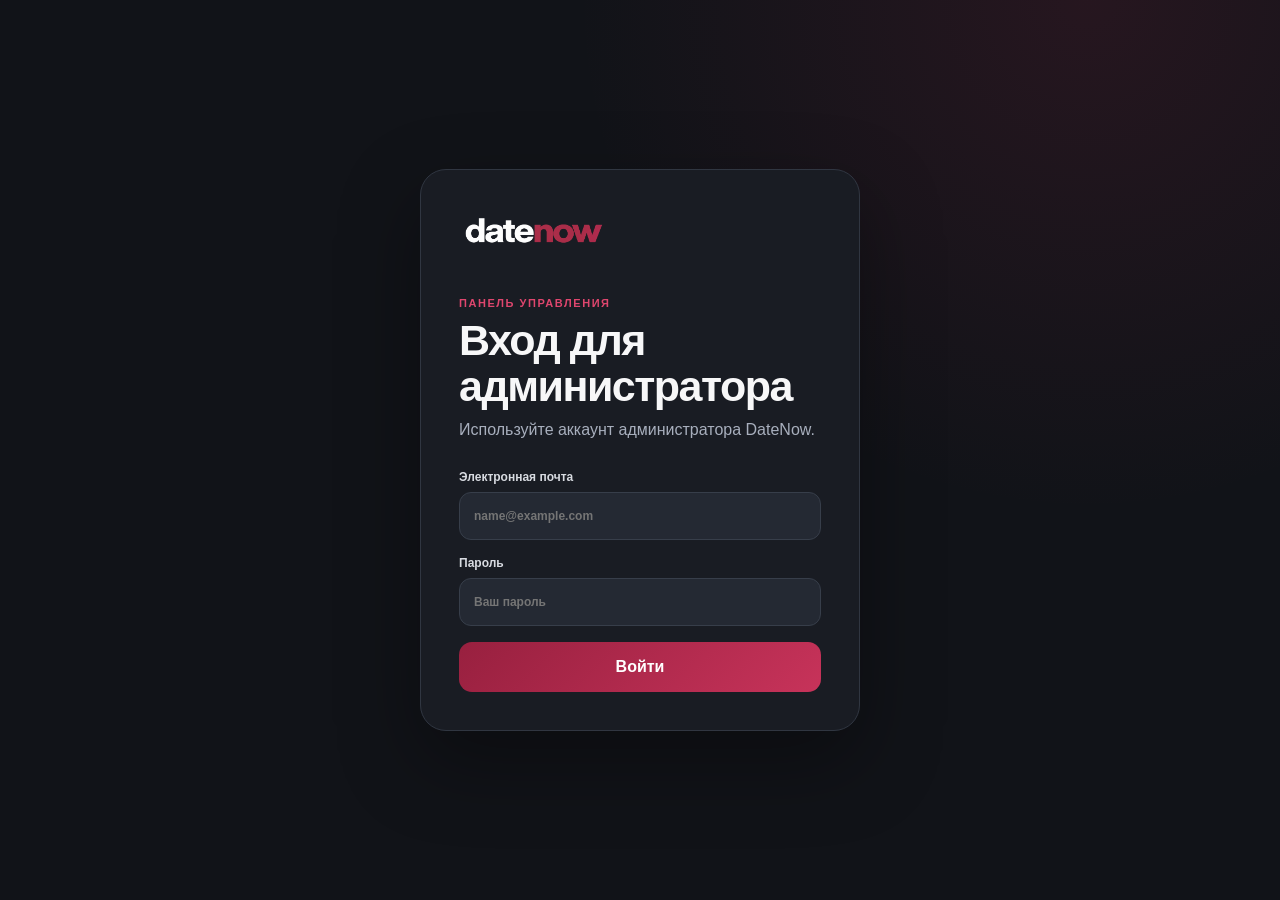
==== index.html @ 327c3d40 "Add premium gift controls to user administration" ====
<!doctype html>
<html lang="ru">
  <head>
    <meta charset="UTF-8" />
    <meta name="viewport" content="width=device-width, initial-scale=1.0" />
    <meta name="theme-color" content="#111318" />
    <meta name="robots" content="noindex,nofollow" />
    <link rel="icon" type="image/png" href="/favicon-96x96.png" sizes="96x96" />
    <link rel="icon" type="image/svg+xml" href="/favicon.svg" />
    <link rel="shortcut icon" href="/favicon.ico" />
    <link rel="apple-touch-icon" sizes="180x180" href="/apple-touch-icon.png" />
    <meta name="apple-mobile-web-app-title" content="DateNow" />
    <link rel="manifest" href="/site.webmanifest" />
    <title>DateNow · Админка</title>
    <script type="module" crossorigin src="/assets/index-DKSIMyGx.js"></script>
    <link rel="stylesheet" crossorigin href="/assets/index-_XZYO6Vv.css">
  </head>
  <body>
    <div id="root"></div>
  </body>
</html>
---- assets/index-_XZYO6Vv.css ----
:root{font-family:Inter,ui-sans-serif,-apple-system,BlinkMacSystemFont,SF Pro Display,Segoe UI,sans-serif;color:#f7f7f8;background:#111318;font-synthesis:none;text-rendering:optimizeLegibility;--surface: #1a1d24;--surface-raised: #21252e;--line: #303641;--muted: #a8afbd;--accent: #b42b50;--accent-light: #df466e;--success: #4fd49a;--warning: #f1bb5d}*{box-sizing:border-box}body{margin:0;min-width:320px;min-height:100vh;background:radial-gradient(circle at 85% 0%,rgba(180,43,80,.13),transparent 32rem),#111318}button,input,select,textarea{font:inherit}button{cursor:pointer}button:disabled{cursor:default;opacity:.55}.center-screen{min-height:55vh;display:grid;place-items:center}.spinner{width:32px;height:32px;border:3px solid var(--line);border-top-color:var(--accent-light);border-radius:50%;animation:spin .8s linear infinite}@keyframes spin{to{transform:rotate(360deg)}}.logo{width:150px;height:50px;object-fit:contain;object-position:left center}.logo-button{padding:0;border:0;background:transparent}.login-shell{min-height:100vh;display:grid;place-items:center;padding:24px}.login-card{width:min(440px,100%);border:1px solid var(--line);background:#1a1d24f2;border-radius:26px;padding:38px;box-shadow:0 30px 80px #00000057}.login-card .logo{margin-bottom:35px}h1,h2,p{margin-top:0}h1{margin-bottom:8px;font-size:clamp(30px,4vw,43px);line-height:1.08;letter-spacing:-.035em}h2{margin-bottom:0;font-size:22px;letter-spacing:-.025em}.eyebrow{color:var(--accent-light);text-transform:uppercase;letter-spacing:.14em;font-size:11px;font-weight:800;margin-bottom:8px}.muted{color:var(--muted);line-height:1.55}.form-stack{display:grid;gap:16px;margin-top:28px}label{display:grid;gap:8px;font-size:12px;color:#d8dbe1;font-weight:700}input,select,textarea{width:100%;color:#fff;background:#242933;border:1px solid #373e4a;border-radius:12px;min-height:48px;padding:0 14px;outline:none;transition:border-color .2s,box-shadow .2s}select{color-scheme:dark;appearance:auto}textarea{padding-block:12px}input:focus,select:focus,textarea:focus{border-color:var(--accent-light);box-shadow:0 0 0 3px #df466e1f}.primary-button,.secondary-button{min-height:50px;border-radius:13px;color:#fff;font-weight:800;padding:0 20px}.primary-button{border:0;background:linear-gradient(135deg,#98203f,#c7335a)}.secondary-button{border:1px solid var(--line);background:var(--surface-raised)}.form-error{padding:12px 14px;border-radius:10px;font-size:13px;line-height:1.45;color:#ff9cb0;background:#d0355721}.global-error{margin-bottom:24px}.app-shell{min-height:100vh}.topbar{height:76px;padding:0 clamp(20px,4vw,56px);display:flex;align-items:center;justify-content:space-between;border-bottom:1px solid rgba(48,54,65,.75);background:#111318d9;-webkit-backdrop-filter:blur(18px);backdrop-filter:blur(18px);position:sticky;top:0;z-index:10}.topbar-actions{display:flex;align-items:center;gap:10px}.admin-email{color:var(--muted);font-size:13px;margin-right:8px}.ghost-button,.back-button,.reset-button,.skip-button{color:#e9eaf0;background:transparent;border:1px solid var(--line);border-radius:10px;padding:9px 13px;font-weight:700;font-size:12px}.dashboard{width:min(1440px,100%);margin:0 auto;padding:48px clamp(20px,4vw,56px) 80px}.page-title{display:flex;align-items:end;justify-content:space-between;gap:24px;margin-bottom:32px}.page-title .muted{max-width:720px;margin-bottom:0}.back-button{display:inline-flex;align-items:center;gap:8px;margin-bottom:28px;color:#cbd0d9}.panel{background:linear-gradient(145deg,#20242dfa,#191c23fa);border:1px solid var(--line);box-shadow:0 16px 44px #00000024;border-radius:20px;padding:24px}.home-grid{display:grid;grid-template-columns:repeat(2,1fr);gap:18px}.home-card{position:relative;min-height:290px;padding:28px;display:flex;flex-direction:column;align-items:stretch;text-align:left;color:#fff;border:1px solid var(--line);border-radius:24px;background:linear-gradient(145deg,#21252efa,#181b22fa);box-shadow:0 18px 55px #0000002e;transition:transform .18s ease,border-color .18s ease,box-shadow .18s ease}.home-card:hover{transform:translateY(-3px);border-color:#46505f;box-shadow:0 24px 65px #0000003d}.home-card:focus-visible{outline:3px solid rgba(223,70,110,.35);outline-offset:3px}.home-card.accent{border-color:#df466e7a;background:radial-gradient(circle at 50% 40%,rgba(180,43,80,.2),transparent 70%),linear-gradient(145deg,#252630,#1a1b22)}.home-card.warning{border-color:#f1bb5d40}.home-card-label{color:#d5d8df;font-size:17px;font-weight:750}.home-card strong{margin:auto 0 8px;text-align:center;font-size:clamp(64px,7vw,94px);line-height:1;letter-spacing:-.06em;font-variant-numeric:tabular-nums}.home-card-detail{min-height:44px;color:var(--muted);text-align:center;font-size:14px;line-height:1.5}.home-card-link{margin-top:24px;padding-top:18px;border-top:1px solid rgba(48,54,65,.75);display:flex;justify-content:space-between;color:#fff;font-size:13px;font-weight:800}.home-card.accent .home-card-link{color:#ff86a4}.moderation-layout{display:grid;grid-template-columns:minmax(0,1.55fr) minmax(320px,.7fr);gap:20px;align-items:start}.review-card{padding:28px}.review-topline{display:flex;align-items:start;justify-content:space-between;gap:20px;margin-bottom:24px}.queue-position{display:block;color:var(--accent-light);font-size:11px;font-weight:800;text-transform:uppercase;letter-spacing:.1em;margin-bottom:7px}.profile-meta{color:var(--muted);margin:6px 0 0;font-size:13px}.badge{display:inline-flex;align-items:center;min-height:27px;padding:0 10px;border-radius:20px;font-size:10px;font-weight:800;white-space:nowrap}.badge.warning{color:var(--warning);background:#f1bb5d1a}.badge.neutral{color:#c5cad3;background:#afb5c01a}.verification-photos{display:grid;grid-template-columns:1fr 1fr;gap:14px}.verification-photos figure{margin:0}.verification-photos img{display:block;width:100%;aspect-ratio:3 / 4;max-height:560px;object-fit:cover;border-radius:16px;background:#111318}.verification-photos figcaption{padding:11px 3px 0;display:grid;gap:3px}.verification-photos figcaption strong{font-size:13px}.verification-photos figcaption span{color:var(--muted);font-size:11px}.single-photo-review{grid-template-columns:minmax(220px,460px)}.about-review{margin-top:24px;border:1px solid var(--line);border-radius:15px;padding:17px;background:#11131873}.about-review>span{color:var(--muted);font-size:11px;font-weight:800;text-transform:uppercase;letter-spacing:.08em}.about-review p{margin:9px 0 0;color:#f2f2f4;line-height:1.55}.submission-time{color:#7e8694;font-size:11px;margin-top:14px}.decision-card{position:sticky;top:96px;display:grid;gap:18px}.decision-hint{margin:8px 0 0;font-size:13px}.decision-card textarea{min-height:105px;resize:vertical}.character-count{color:#777f8e;text-align:right;font-size:10px;font-weight:500}.action-button,.reject-button,.decline-user-button,.block-user-button,.skip-button{min-height:46px;border-radius:12px;font-weight:800}.approve-button{color:#10241d;border:0;background:var(--success)}.action-button{display:flex;justify-content:center;align-items:center;gap:8px}.reject-group{display:grid;gap:9px;padding-top:3px}.reject-group>span{color:var(--muted);font-size:11px;font-weight:800;text-transform:uppercase;letter-spacing:.08em}.reject-button{color:#ff9cb0;border:1px solid rgba(223,70,110,.4);background:#b42b501a}.reject-button:hover{background:#b42b502e}.decline-user-button{color:#ffd5df;border:1px solid rgba(223,70,110,.55);background:#b42b502e}.block-user-button{color:#fff;border:1px solid rgba(255,110,110,.62);background:linear-gradient(135deg,#6f172d,#a01d3d)}.decline-user-button:hover,.block-user-button:hover{filter:brightness(1.1)}.skip-button{display:flex;align-items:center;justify-content:space-between;color:#cbd0d9}.skip-hint{color:#7e8694;text-align:center;font-size:11px;margin:-10px 0 0}.empty-state{text-align:center;padding:72px 24px}.empty-state .muted{max-width:520px;margin:10px auto 22px}.empty-icon{width:54px;height:54px;margin:0 auto 18px;display:grid;place-items:center;border-radius:50%;color:var(--success);font-size:24px;background:#4fd49a1a}.filters-panel{margin-bottom:18px}.search-row{display:grid;grid-template-columns:1fr auto;align-items:end;gap:14px;margin-bottom:18px}.search-field input{min-height:52px;font-size:15px}.reset-button{min-height:52px}.filters-grid{display:grid;grid-template-columns:.65fr .65fr 1.15fr 1.15fr .9fr;gap:12px}.users-panel{padding:0;overflow:hidden}.table-summary{display:flex;align-items:baseline;gap:8px;padding:20px 22px}.table-summary strong{font-size:24px}.table-summary span{color:var(--muted);font-size:13px}.table-wrap{overflow-x:auto;border-top:1px solid var(--line)}table{width:100%;border-collapse:collapse;min-width:960px}th,td{text-align:left;padding:16px 18px;border-bottom:1px solid rgba(48,54,65,.62);font-size:12px}th{color:#858d9b;text-transform:uppercase;letter-spacing:.08em;font-size:10px}td{color:#d7dae1}tbody tr:hover{background:#ffffff05}.user-name,.user-email{display:block}.user-name{color:#fff;margin-bottom:4px;font-size:13px}.user-email{color:var(--muted)}.empty{color:var(--muted);text-align:center;padding:46px}.failed-table{min-width:940px}.blocked-table{min-width:900px}.missing-steps{display:flex;flex-wrap:wrap;gap:5px}.missing-steps span{padding:5px 8px;border-radius:8px;color:#f5c66e;background:#f1bb5d17;font-size:10px;font-weight:750}.delete-profile-button{min-height:36px;padding:0 13px;border-radius:10px;color:#ff9cb0;border:1px solid rgba(223,70,110,.38);background:#b42b5017;font-size:11px;font-weight:800}.delete-profile-button:hover{background:#b42b502e}.dialog-backdrop{position:fixed;inset:0;z-index:30;display:grid;place-items:center;padding:20px;background:#06080cb8;-webkit-backdrop-filter:blur(8px);backdrop-filter:blur(8px)}.confirm-dialog{width:min(440px,100%);padding:28px;border:1px solid var(--line);border-radius:22px;background:#1d2028;box-shadow:0 28px 90px #00000080}.dialog-icon{width:48px;height:48px;margin-bottom:20px;display:grid;place-items:center;border-radius:15px;color:#ff9cb0;background:#b42b5024;font-size:30px;font-weight:500}.confirm-dialog h2{font-size:25px}.confirm-dialog .muted{margin:10px 0 24px;font-size:14px}.confirm-dialog .muted strong{color:#fff}.dialog-actions{display:grid;grid-template-columns:1fr 1.35fr;gap:10px}.confirm-delete-button{min-height:50px;padding:0 18px;border:0;border-radius:13px;color:#fff;background:linear-gradient(135deg,#9d2343,#d0375f);font-weight:800}@media(max-width:1040px){.home-grid{grid-template-columns:1fr}.home-card{min-height:210px}.home-card strong{margin-block:34px 8px}.moderation-layout{grid-template-columns:1fr}.decision-card{position:static}.filters-grid{grid-template-columns:repeat(3,1fr)}}@media(max-width:680px){.topbar{height:auto;min-height:72px;padding-block:12px}.topbar .logo{width:120px}.admin-email{display:none}.dashboard{padding-top:32px}.page-title{align-items:start;flex-direction:column}.review-topline{flex-direction:column}.verification-photos,.search-row,.filters-grid{grid-template-columns:1fr}.login-card{padding:28px 22px}.home-card{min-height:230px}.dialog-actions{grid-template-columns:1fr}}.pending-search{display:block;padding:0 24px 20px}.pending-search input{margin-top:8px}.pending-users-list{display:grid}.pending-user-row{display:flex;align-items:center;gap:18px;width:100%;padding:20px 24px;border:0;border-top:1px solid rgba(255,255,255,.08);background:transparent;color:inherit;text-align:left;cursor:pointer}.pending-user-row:hover,.pending-user-row:focus-visible{background:#b42b501f}.pending-user-row:focus-visible{outline:2px solid #b42b50;outline-offset:-2px}.pending-user-row img{width:60px;height:60px;border-radius:16px;object-fit:cover;flex-shrink:0}.pending-user-info{display:grid;gap:5px;min-width:0;flex:1}.pending-user-info strong{font-size:17px;overflow-wrap:anywhere}.pending-user-info>span{font-size:13px;color:#a5a5ad}.pending-user-open{color:#ff9cb0;font-weight:700}@media(max-width:680px){.pending-user-row{padding:16px;gap:12px;flex-wrap:wrap}.pending-user-open{margin-left:72px}}.premium-gift-dialog{position:fixed;z-index:100;inset:20% auto auto 50%;transform:translate(-50%);width:min(420px,90vw);padding:24px;background:#fff;color:#171920;border:1px solid #a72b4c;border-radius:20px;box-shadow:0 20px 100px #0005}.premium-gift-dialog label,.premium-gift-dialog select{display:block;width:100%;margin:12px 0}.premium-gift-dialog select{max-height:200px;overflow-y:auto}
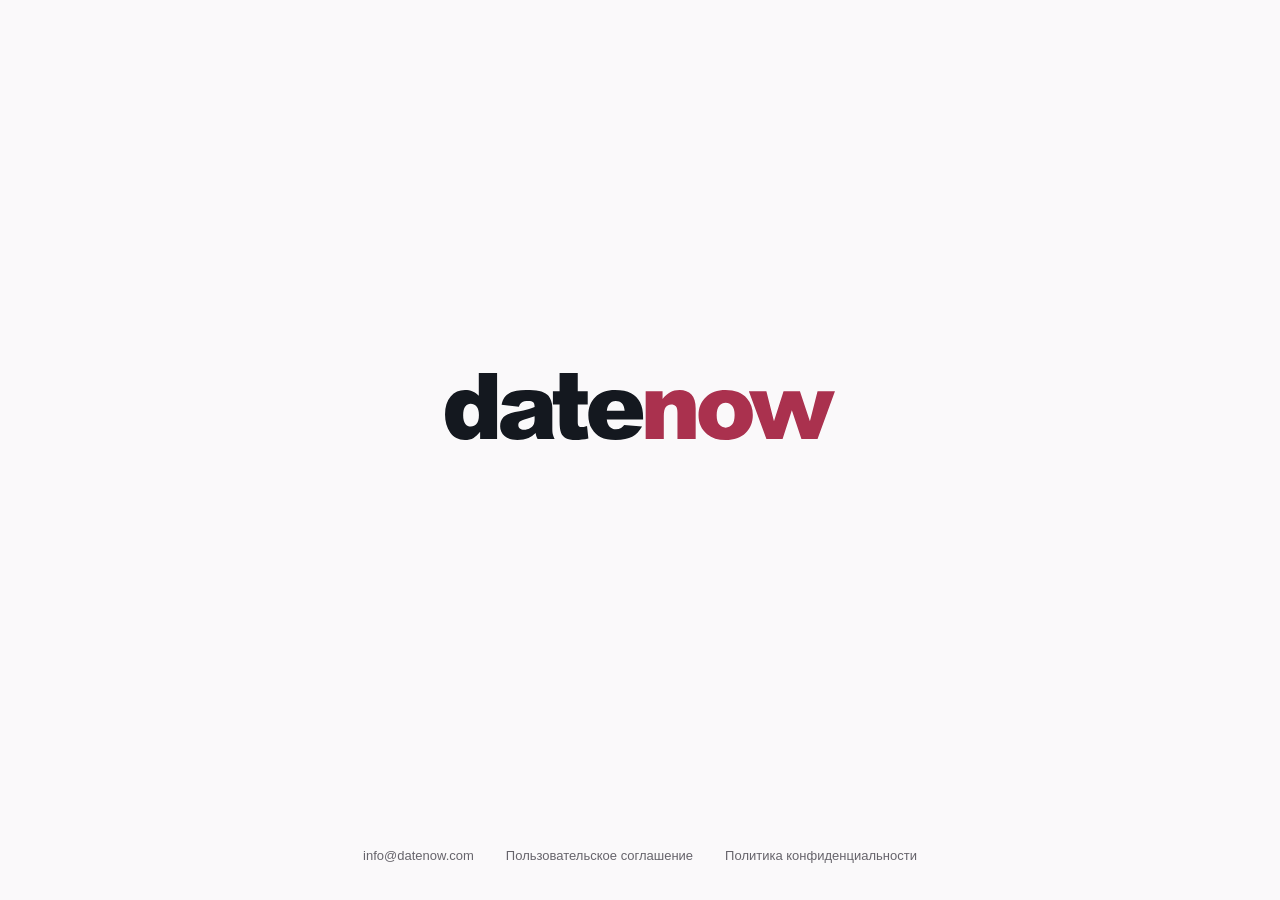
==== commit df4b58c0: "Add minimal DateNow landing, legal documents and admin route" ====
--- a/index.html
+++ b/index.html
@@ -1,21 +1,39 @@
 <!doctype html>
 <html lang="ru">
   <head>
-    <meta charset="UTF-8" />
-    <meta name="viewport" content="width=device-width, initial-scale=1.0" />
-    <meta name="theme-color" content="#111318" />
-    <meta name="robots" content="noindex,nofollow" />
-    <link rel="icon" type="image/png" href="/favicon-96x96.png" sizes="96x96" />
-    <link rel="icon" type="image/svg+xml" href="/favicon.svg" />
-    <link rel="shortcut icon" href="/favicon.ico" />
-    <link rel="apple-touch-icon" sizes="180x180" href="/apple-touch-icon.png" />
-    <meta name="apple-mobile-web-app-title" content="DateNow" />
-    <link rel="manifest" href="/site.webmanifest" />
-    <title>DateNow · Админка</title>
-    <script type="module" crossorigin src="/assets/index-DKSIMyGx.js"></script>
-    <link rel="stylesheet" crossorigin href="/assets/index-_XZYO6Vv.css">
+    <meta charset="utf-8" />
+    <meta name="viewport" content="width=device-width, initial-scale=1" />
+    <meta name="color-scheme" content="light dark" />
+    <meta name="theme-color" content="#faf9fa" />
+    <meta
+      name="description"
+      content="DateNow. Поддержка, пользовательское соглашение и политика конфиденциальности."
+    />
+    <title>DateNow</title>
+    <link rel="canonical" href="https://datenow.am/" />
+    <link rel="stylesheet" href="/assets/landing.css" />
   </head>
-  <body>
-    <div id="root"></div>
+  <body class="landing">
+    <main class="brand" aria-label="DateNow">
+      <picture>
+        <source
+          media="(prefers-color-scheme: dark)"
+          srcset="/assets/datenow-logo-dark.svg"
+        />
+        <img
+          src="/assets/datenow-logo.svg"
+          alt="DateNow"
+          width="392"
+          height="68"
+        />
+      </picture>
+    </main>
+    <footer class="footer">
+      <nav aria-label="Поддержка и документы">
+        <a href="mailto:info@datenow.com">info@datenow.com</a>
+        <a href="/terms/">Пользовательское соглашение</a>
+        <a href="/privacy/">Политика конфиденциальности</a>
+      </nav>
+    </footer>
   </body>
 </html>
--- a/assets/landing.css
+++ b/assets/landing.css
@@ -0,0 +1,163 @@
+:root {
+  color-scheme: light dark;
+  --background: #faf9fa;
+  --text: #14181f;
+  --muted: #66646b;
+  --accent: #aa314e;
+  --line: #e8e5e8;
+  font-family: -apple-system, BlinkMacSystemFont, 'Segoe UI', sans-serif;
+  background: var(--background);
+  color: var(--text);
+}
+
+* {
+  box-sizing: border-box;
+}
+
+body {
+  margin: 0;
+  min-height: 100vh;
+  min-height: 100svh;
+}
+
+.landing {
+  display: flex;
+  flex-direction: column;
+}
+
+.brand {
+  display: grid;
+  flex: 1;
+  place-items: center;
+  padding: 80px 28px;
+}
+
+.brand picture {
+  display: block;
+  width: min(392px, 78vw);
+}
+.brand img {
+  display: block;
+  width: 100%;
+  height: auto;
+}
+
+.footer {
+  padding: 28px 24px max(28px, env(safe-area-inset-bottom));
+}
+
+.footer nav {
+  display: flex;
+  justify-content: center;
+  align-items: center;
+  flex-wrap: wrap;
+  gap: 12px 32px;
+}
+
+a {
+  color: var(--muted);
+  text-decoration: none;
+  text-underline-offset: 4px;
+}
+
+a:hover {
+  color: var(--accent);
+  text-decoration: underline;
+}
+a:focus-visible {
+  outline: 2px solid var(--accent);
+  outline-offset: 6px;
+  border-radius: 2px;
+}
+.footer a {
+  font-size: 13px;
+  line-height: 1.6;
+  padding: 5px 0;
+}
+
+.document {
+  max-width: 720px;
+  margin: 0 auto;
+  padding: 56px 24px;
+}
+.document header {
+  margin-bottom: 64px;
+}
+.document header img {
+  width: 180px;
+  height: auto;
+}
+.document h1 {
+  font-size: clamp(26px, 5vw, 36px);
+  line-height: 1.2;
+  letter-spacing: -0.025em;
+}
+.document h2 {
+  margin: 40px 0 16px;
+  font-size: 22px;
+  line-height: 1.35;
+  letter-spacing: -0.015em;
+}
+.document p {
+  font-size: 16px;
+  line-height: 1.7;
+  color: var(--muted);
+}
+.document .document-meta {
+  margin-bottom: 8px;
+  color: var(--accent);
+  font-size: 14px;
+  font-weight: 600;
+}
+.document a {
+  overflow-wrap: anywhere;
+}
+.table-scroll {
+  overflow-x: auto;
+  margin: 24px 0;
+}
+.document table {
+  width: 100%;
+  border-collapse: collapse;
+  text-align: left;
+}
+.document th,
+.document td {
+  border-bottom: 1px solid var(--line);
+  padding: 12px 16px;
+  vertical-align: top;
+}
+.document th {
+  background: var(--line);
+}
+.document td p,
+.document th p {
+  margin: 0;
+  font-size: 14px;
+  color: var(--text);
+}
+.document .back {
+  display: inline-block;
+  margin-top: 32px;
+  color: var(--accent);
+}
+
+@media (max-width: 600px) {
+  .footer nav {
+    flex-direction: column;
+    gap: 3px;
+  }
+  .footer {
+    padding-top: 16px;
+  }
+}
+
+@media (prefers-color-scheme: dark) {
+  :root {
+    --background: #111318;
+    --text: #f5f3f5;
+    --muted: #aaa6b0;
+    --accent: #c64b6b;
+    --line: #2c2b32;
+  }
+}
